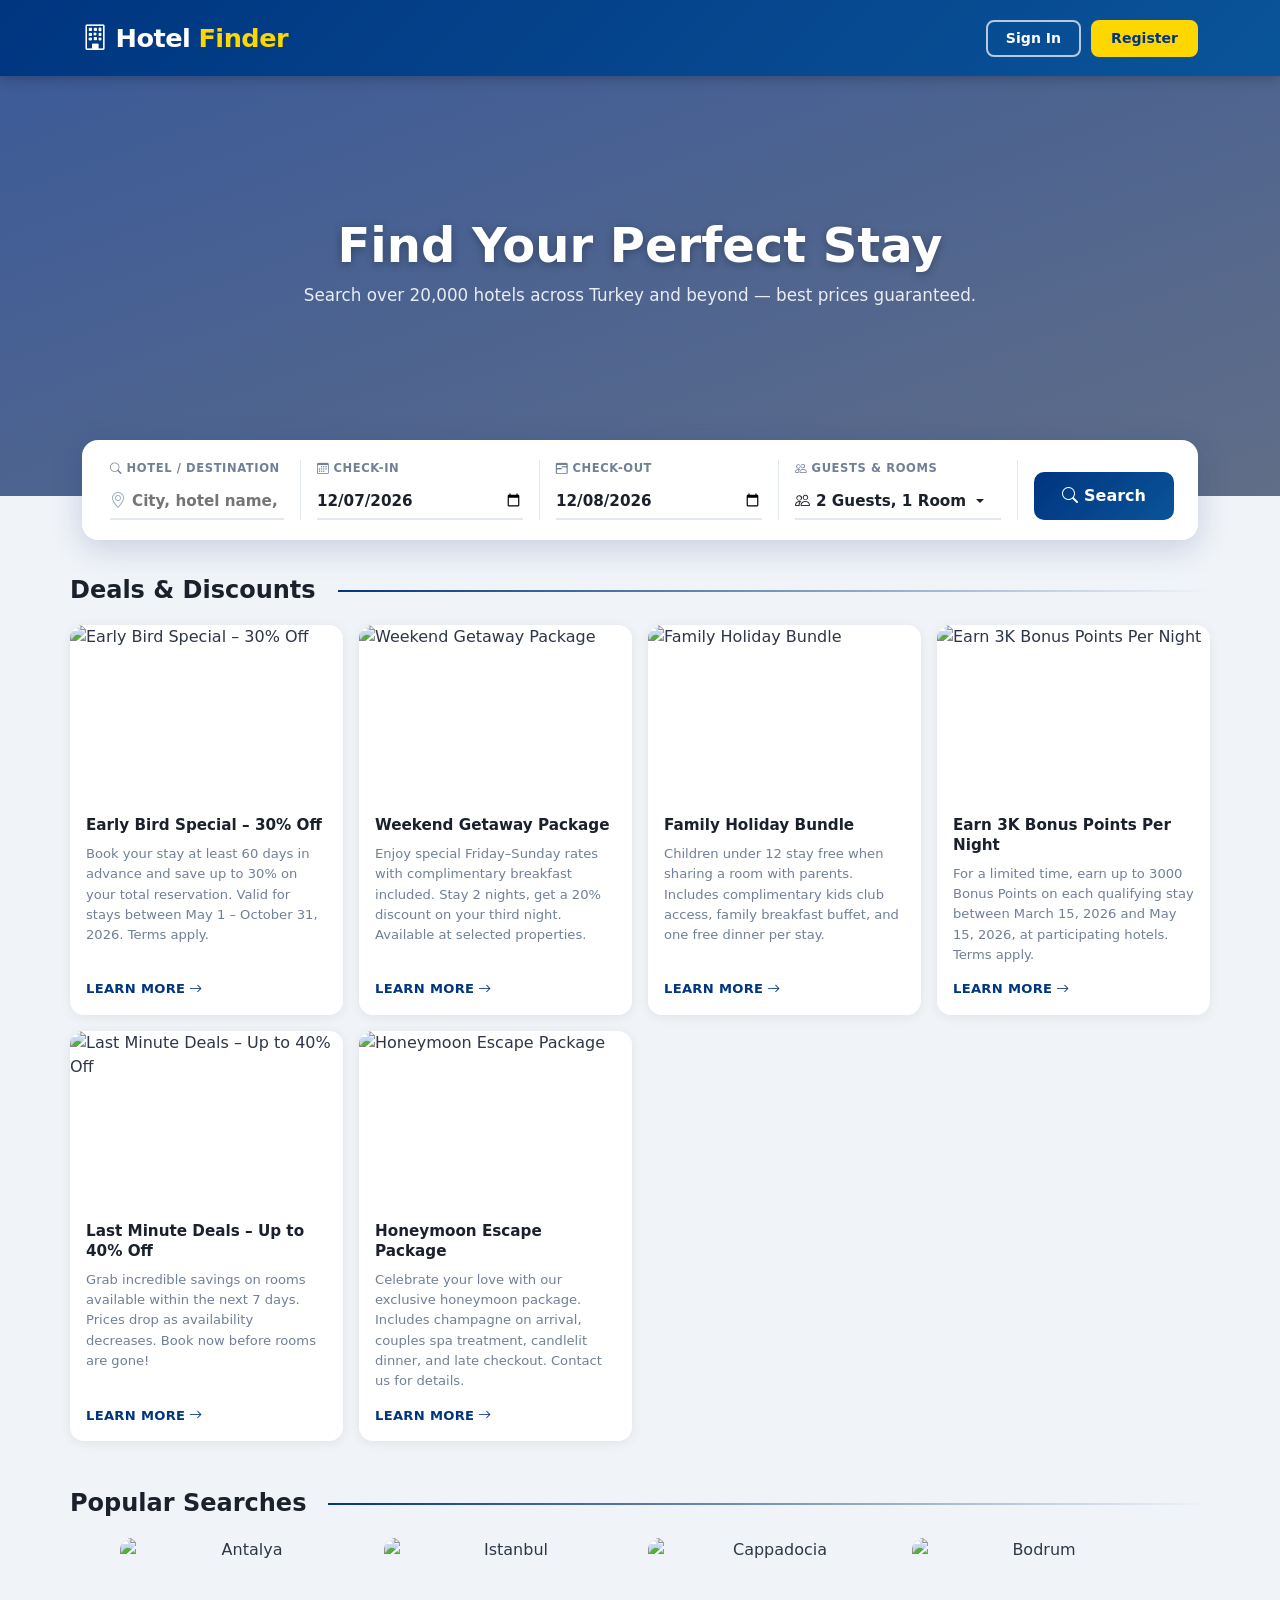
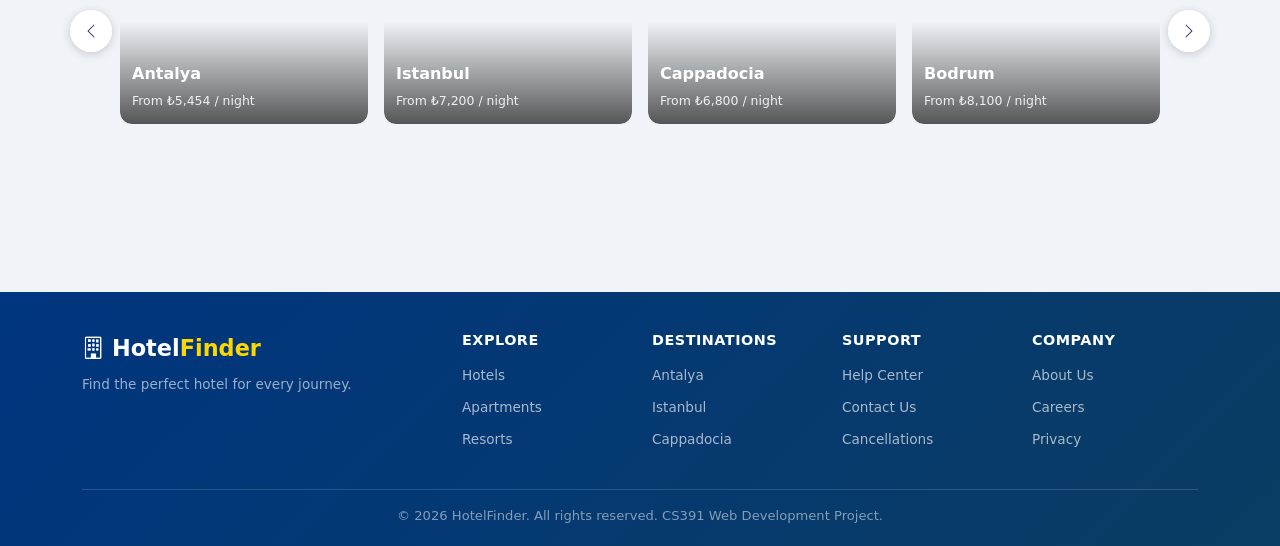
==== Project-1/index.html @ 2dbe14ac "Add CS391 Project-1: Hotel Reservation Web Application - index.html: search bar, deals & discounts, " ====
<!DOCTYPE html>
<html lang="en">
<head>
  <meta charset="UTF-8" />
  <meta name="viewport" content="width=device-width, initial-scale=1.0" />
  <title>HotelFinder – Find Your Perfect Stay</title>
  <link rel="stylesheet" href="https://cdn.jsdelivr.net/npm/bootstrap@5.3.3/dist/css/bootstrap.min.css" />
  <link rel="stylesheet" href="https://cdn.jsdelivr.net/npm/bootstrap-icons@1.11.3/font/bootstrap-icons.min.css" />
  <link rel="stylesheet" href="css/styles.css" />
</head>
<body>

  <!-- ===== Navbar ===== -->
  <nav class="navbar site-navbar">
    <div class="container d-flex justify-content-between align-items-center">
      <a class="navbar-brand" href="index.html">
        <i class="bi bi-building"></i> Hotel<span>Finder</span>
      </a>
      <div class="navbar-actions">
        <button type="button" class="btn-nav-outline">Sign In</button>
        <button type="button" class="btn-nav-solid">Register</button>
      </div>
    </div>
  </nav>

  <!-- ===== Hero Section ===== -->
  <section class="hero-section">
    <div class="hero-content container">
      <h1>Find Your Perfect Stay</h1>
      <p>Search over 20,000 hotels across Turkey and beyond — best prices guaranteed.</p>
    </div>
  </section>

  <!-- ===== Floating Search Bar ===== -->
  <div class="container hero-search-wrapper">
    <div class="search-bar-card">
      <form id="searchForm" novalidate>
        <div class="search-flex">

          <!-- Hotel / Destination -->
          <div class="search-field" style="flex:2.2">
            <label for="searchText"><i class="bi bi-search me-1"></i>Hotel / Destination</label>
            <div class="autocomplete-wrapper">
              <div class="input-with-icon">
                <i class="bi bi-geo-alt"></i>
                <input type="text" id="searchText" placeholder="City, hotel name, region…" autocomplete="off" />
              </div>
              <div class="autocomplete-dropdown" id="autocompleteDropdown"></div>
            </div>
          </div>

          <!-- Check-in -->
          <div class="search-field">
            <label for="checkIn"><i class="bi bi-calendar3 me-1"></i>Check-in</label>
            <input type="date" id="checkIn" class="form-control" required />
          </div>

          <!-- Check-out -->
          <div class="search-field">
            <label for="checkOut"><i class="bi bi-calendar3-range me-1"></i>Check-out</label>
            <input type="date" id="checkOut" class="form-control" required />
          </div>

          <!-- Guests & Rooms -->
          <div class="search-field">
            <label><i class="bi bi-people me-1"></i>Guests &amp; Rooms</label>
            <div class="dropdown">
              <button type="button" class="guest-room-btn dropdown-toggle"
                      id="guestRoomToggle" data-bs-toggle="dropdown" aria-expanded="false">
                <i class="bi bi-people"></i>
                <span id="guestRoomText">2 Guests, 1 Room</span>
              </button>
              <div class="dropdown-menu guest-dropdown-menu" aria-labelledby="guestRoomToggle">
                <div class="counter-row">
                  <span class="counter-label"><i class="bi bi-person me-1"></i>Guests</span>
                  <div class="counter-controls">
                    <button type="button" class="counter-btn" id="guestMinus">&#8722;</button>
                    <span class="counter-value" id="guestCount">2</span>
                    <button type="button" class="counter-btn" id="guestPlus">&#43;</button>
                  </div>
                </div>
                <div class="counter-row">
                  <span class="counter-label"><i class="bi bi-door-open me-1"></i>Rooms</span>
                  <div class="counter-controls">
                    <button type="button" class="counter-btn" id="roomMinus">&#8722;</button>
                    <span class="counter-value" id="roomCount">1</span>
                    <button type="button" class="counter-btn" id="roomPlus">&#43;</button>
                  </div>
                </div>
              </div>
            </div>
          </div>

          <!-- Search Button -->
          <div class="search-action">
            <button type="submit" class="btn-search">
              <i class="bi bi-search"></i> Search
            </button>
          </div>

        </div>
      </form>
    </div>
  </div>

  <!-- ===== Main Content ===== -->
  <main class="container page-main" style="padding-top:0">

    <!-- Deals and Discounts -->
    <section id="dealsSection" class="mb-5">
      <h2 class="section-title">Deals &amp; Discounts</h2>
      <div id="dealsContainer" class="row g-3 row-cols-1 row-cols-sm-2 row-cols-lg-3 row-cols-xl-4">
        <!-- Dynamically generated -->
      </div>
    </section>

    <!-- Popular Searches -->
    <section id="popularSection" class="mb-5">
      <h2 class="section-title">Popular Searches</h2>
      <div class="popular-carousel-outer">
        <div id="popularCarousel" class="carousel slide" data-bs-ride="false">
          <div class="carousel-inner" id="popularCarouselInner">
            <!-- Dynamically generated -->
          </div>
          <button class="carousel-control-prev" type="button" data-bs-target="#popularCarousel" data-bs-slide="prev">
            <span class="carousel-control-prev-icon"></span>
            <span class="visually-hidden">Previous</span>
          </button>
          <button class="carousel-control-next" type="button" data-bs-target="#popularCarousel" data-bs-slide="next">
            <span class="carousel-control-next-icon"></span>
            <span class="visually-hidden">Next</span>
          </button>
        </div>
      </div>
    </section>

  </main>

  <!-- ===== Footer ===== -->
  <footer class="site-footer">
    <div class="container">
      <div class="row g-4">
        <div class="col-12 col-md-4">
          <div class="footer-brand"><i class="bi bi-building me-2"></i>Hotel<span>Finder</span></div>
          <div class="footer-tagline">Find the perfect hotel for every journey.</div>
        </div>
        <div class="col-6 col-md-2 footer-col">
          <h5>Explore</h5>
          <ul>
            <li><a href="#">Hotels</a></li>
            <li><a href="#">Apartments</a></li>
            <li><a href="#">Resorts</a></li>
          </ul>
        </div>
        <div class="col-6 col-md-2 footer-col">
          <h5>Destinations</h5>
          <ul>
            <li><a href="#">Antalya</a></li>
            <li><a href="#">Istanbul</a></li>
            <li><a href="#">Cappadocia</a></li>
          </ul>
        </div>
        <div class="col-6 col-md-2 footer-col">
          <h5>Support</h5>
          <ul>
            <li><a href="#">Help Center</a></li>
            <li><a href="#">Contact Us</a></li>
            <li><a href="#">Cancellations</a></li>
          </ul>
        </div>
        <div class="col-6 col-md-2 footer-col">
          <h5>Company</h5>
          <ul>
            <li><a href="#">About Us</a></li>
            <li><a href="#">Careers</a></li>
            <li><a href="#">Privacy</a></li>
          </ul>
        </div>
      </div>
      <div class="footer-bottom">&copy; 2026 HotelFinder. All rights reserved. CS391 Web Development Project.</div>
    </div>
  </footer>

  <button class="scroll-to-top" id="scrollToTop" title="Back to top">
    <i class="bi bi-chevron-up"></i>
  </button>

  <script src="https://cdn.jsdelivr.net/npm/bootstrap@5.3.3/dist/js/bootstrap.bundle.min.js"></script>
  <script src="js/data.js"></script>
  <script src="js/index.js"></script>
</body>
</html>
---- Project-1/css/styles.css ----
/* ============================================================
   CS391 Hotel Reservation App – styles.css
   ============================================================ */

/* ---- Base ---- */
*, *::before, *::after { box-sizing: border-box; }

body {
  background-color: #f0f4f8;
  font-family: 'Segoe UI', system-ui, -apple-system, sans-serif;
  color: #2d3748;
  margin: 0;
}

a { text-decoration: none; }

/* ============================================================
   NAVBAR
   ============================================================ */
.site-navbar {
  background: linear-gradient(135deg, #003580 0%, #0a5499 100%);
  padding: 14px 0;
  box-shadow: 0 2px 12px rgba(0,0,0,0.25);
  position: sticky;
  top: 0;
  z-index: 1000;
}

.site-navbar .navbar-brand {
  font-size: 1.6rem;
  font-weight: 800;
  color: #fff;
  letter-spacing: -0.5px;
  display: flex;
  align-items: center;
  gap: 8px;
}

.site-navbar .navbar-brand span { color: #ffd700; }

.navbar-actions { display: flex; align-items: center; gap: 10px; }

.btn-nav-outline {
  border: 2px solid rgba(255,255,255,0.7);
  color: #fff;
  border-radius: 8px;
  padding: 6px 18px;
  font-weight: 600;
  font-size: 0.88rem;
  background: transparent;
  cursor: pointer;
  transition: all 0.2s;
}
.btn-nav-outline:hover { background: rgba(255,255,255,0.15); border-color: #fff; }

.btn-nav-solid {
  border: 2px solid #ffd700;
  color: #003580;
  background: #ffd700;
  border-radius: 8px;
  padding: 6px 18px;
  font-weight: 700;
  font-size: 0.88rem;
  cursor: pointer;
  transition: all 0.2s;
}
.btn-nav-solid:hover { background: #ffec6e; }

/* ============================================================
   HERO SECTION (index.html only)
   ============================================================ */
.hero-section {
  position: relative;
  min-height: 420px;
  background: url('https://picsum.photos/id/1039/1400/600') center/cover no-repeat;
  display: flex;
  align-items: center;
  justify-content: center;
  padding: 60px 16px 80px;
}

.hero-section::before {
  content: '';
  position: absolute;
  inset: 0;
  background: linear-gradient(160deg, rgba(0,40,120,0.75) 0%, rgba(0,20,60,0.60) 100%);
}

.hero-content {
  position: relative;
  z-index: 2;
  text-align: center;
  width: 100%;
  max-width: 900px;
}

.hero-content h1 {
  color: #fff;
  font-size: clamp(1.8rem, 4vw, 3rem);
  font-weight: 800;
  margin-bottom: 8px;
  text-shadow: 0 2px 8px rgba(0,0,0,0.3);
}

.hero-content p {
  color: rgba(255,255,255,0.88);
  font-size: 1.05rem;
  margin-bottom: 28px;
}

/* ============================================================
   SEARCH BAR (floating card below hero on index, top on others)
   ============================================================ */
.search-bar-card {
  background: #fff;
  border-radius: 16px;
  box-shadow: 0 8px 32px rgba(0,40,120,0.18);
  padding: 20px 24px;
  width: 100%;
}

/* Hero version floats UP to overlap the hero */
.hero-search-wrapper {
  position: relative;
  z-index: 10;
  margin-top: -56px;
  margin-bottom: 36px;
}

/* Non-hero version (searchResults.html) stays normal */
.page-search-wrapper {
  margin-bottom: 28px;
}

/* Inner flex row */
.search-flex {
  display: flex;
  align-items: flex-end;
  gap: 0;
  flex-wrap: wrap;
}

.search-field {
  flex: 1 1 160px;
  padding: 0 16px;
  border-right: 1px solid #e2e8f0;
  min-width: 130px;
}

.search-field:first-child { padding-left: 4px; }
.search-field:last-of-type { border-right: none; }

.search-field label {
  display: block;
  font-size: 0.72rem;
  font-weight: 700;
  color: #718096;
  text-transform: uppercase;
  letter-spacing: 0.6px;
  margin-bottom: 6px;
}

.search-field .form-control,
.search-field .form-select {
  border: none;
  border-bottom: 2px solid #e2e8f0;
  border-radius: 0;
  padding: 6px 0;
  font-size: 0.95rem;
  font-weight: 600;
  color: #1a202c;
  background: transparent;
  width: 100%;
  transition: border-color 0.2s;
}

.search-field .form-control:focus,
.search-field .form-select:focus {
  border-color: #003580;
  outline: none;
  box-shadow: none;
}

/* Input with icon */
.search-field .input-with-icon {
  display: flex;
  align-items: center;
  gap: 6px;
  border-bottom: 2px solid #e2e8f0;
  transition: border-color 0.2s;
}
.search-field .input-with-icon:focus-within { border-color: #003580; }
.search-field .input-with-icon i { color: #a0aec0; font-size: 1rem; }
.search-field .input-with-icon input {
  border: none;
  padding: 6px 0;
  font-size: 0.95rem;
  font-weight: 600;
  color: #1a202c;
  background: transparent;
  width: 100%;
}
.search-field .input-with-icon input:focus { outline: none; }

/* Guest room dropdown button */
.guest-room-btn {
  border: none;
  border-bottom: 2px solid #e2e8f0;
  border-radius: 0;
  padding: 6px 0;
  font-size: 0.95rem;
  font-weight: 600;
  color: #1a202c;
  background: transparent;
  width: 100%;
  text-align: left;
  cursor: pointer;
  display: flex;
  align-items: center;
  gap: 6px;
  transition: border-color 0.2s;
}
.guest-room-btn:hover, .guest-room-btn:focus {
  border-color: #003580;
  outline: none;
  box-shadow: none;
}

.guest-dropdown-menu {
  min-width: 230px;
  border-radius: 12px;
  border: 1px solid #e2e8f0;
  box-shadow: 0 8px 24px rgba(0,0,0,0.12);
  padding: 16px;
}

.counter-row {
  display: flex;
  justify-content: space-between;
  align-items: center;
  padding: 8px 0;
  border-bottom: 1px solid #f7fafc;
}
.counter-row:last-child { border-bottom: none; }
.counter-label { font-weight: 600; color: #2d3748; font-size: 0.9rem; }
.counter-controls { display: flex; align-items: center; gap: 14px; }
.counter-btn {
  width: 32px; height: 32px;
  border: 1.5px solid #cbd5e0;
  border-radius: 50%;
  background: #fff;
  color: #4a5568;
  font-size: 1.1rem;
  cursor: pointer;
  display: flex; align-items: center; justify-content: center;
  transition: all 0.2s;
}
.counter-btn:hover { background: #003580; border-color: #003580; color: #fff; }
.counter-value { font-weight: 700; min-width: 24px; text-align: center; }

/* Search action area */
.search-action {
  padding-left: 16px;
  flex-shrink: 0;
}

.btn-search {
  background: linear-gradient(135deg, #003580 0%, #0a5499 100%);
  color: #fff;
  border: none;
  border-radius: 10px;
  padding: 12px 28px;
  font-weight: 700;
  font-size: 1rem;
  cursor: pointer;
  white-space: nowrap;
  transition: all 0.2s;
  display: flex;
  align-items: center;
  gap: 6px;
}
.btn-search:hover {
  background: linear-gradient(135deg, #002060 0%, #003580 100%);
  transform: translateY(-1px);
  box-shadow: 0 4px 12px rgba(0,53,128,0.4);
}

/* ============================================================
   SECTION TITLES
   ============================================================ */
.section-title {
  font-size: 1.5rem;
  font-weight: 800;
  color: #1a202c;
  margin-bottom: 20px;
  display: flex;
  align-items: center;
  gap: 10px;
}

.section-title::after {
  content: '';
  flex: 1;
  height: 2px;
  background: linear-gradient(90deg, #003580 0%, transparent 100%);
  margin-left: 12px;
}

/* ============================================================
   DEAL CARDS
   ============================================================ */
.deal-card {
  background: #fff;
  border-radius: 14px;
  overflow: hidden;
  box-shadow: 0 2px 12px rgba(0,0,0,0.07);
  transition: transform 0.25s, box-shadow 0.25s;
  height: 100%;
  display: flex;
  flex-direction: column;
  cursor: pointer;
}
.deal-card:hover {
  transform: translateY(-5px);
  box-shadow: 0 12px 28px rgba(0,53,128,0.15);
}
.deal-card img {
  width: 100%; height: 175px; object-fit: cover;
  transition: transform 0.3s;
}
.deal-card:hover img { transform: scale(1.04); }
.deal-card-body { padding: 16px; flex: 1; display: flex; flex-direction: column; }
.deal-card-title {
  font-size: 0.95rem; font-weight: 700; color: #1a202c;
  margin-bottom: 8px; line-height: 1.3;
}
.deal-card-details {
  font-size: 0.82rem; color: #718096;
  line-height: 1.55; flex: 1; margin-bottom: 14px;
}
.deal-card-link {
  font-size: 0.82rem; font-weight: 700;
  color: #003580;
  display: inline-flex; align-items: center; gap: 4px;
  text-transform: uppercase; letter-spacing: 0.3px;
  transition: gap 0.2s;
}
.deal-card-link:hover { color: #0a5499; gap: 8px; }

/* ============================================================
   POPULAR SEARCHES CAROUSEL
   ============================================================ */
.popular-carousel-outer {
  position: relative;
  padding: 0 50px;
}

.popular-search-item {
  cursor: pointer;
  text-align: center;
}

.popular-img-wrap {
  position: relative;
  overflow: hidden;
  border-radius: 12px;
  aspect-ratio: 4/3;
}

.popular-img-wrap img {
  width: 100%; height: 100%;
  object-fit: cover;
  transition: transform 0.3s;
  display: block;
}

.popular-search-item:hover .popular-img-wrap img { transform: scale(1.06); }

.popular-img-overlay {
  position: absolute;
  inset: 0;
  background: linear-gradient(to top, rgba(0,0,0,0.65) 0%, transparent 55%);
  border-radius: 12px;
}

.popular-img-label {
  position: absolute;
  bottom: 0;
  left: 0;
  right: 0;
  padding: 12px;
  color: #fff;
  text-align: left;
}

.popular-img-label .city-name {
  font-size: 1rem;
  font-weight: 800;
  display: block;
  margin-bottom: 2px;
}

.popular-img-label .city-meta {
  font-size: 0.78rem;
  opacity: 0.88;
}

/* Carousel arrows */
.carousel-control-prev,
.carousel-control-next {
  width: 42px; height: 42px;
  background: rgba(255,255,255,0.97);
  border-radius: 50%;
  top: 50%; transform: translateY(-50%);
  opacity: 1;
  box-shadow: 0 2px 10px rgba(0,0,0,0.18);
  border: none;
  display: flex; align-items: center; justify-content: center;
  transition: all 0.2s;
}
.carousel-control-prev:hover,
.carousel-control-next:hover {
  background: #003580;
  box-shadow: 0 4px 14px rgba(0,53,128,0.35);
}
.carousel-control-prev { left: -50px; }
.carousel-control-next { right: -50px; }

.carousel-control-prev-icon,
.carousel-control-next-icon {
  width: 16px; height: 16px;
  filter: brightness(0) saturate(100%) invert(15%) sepia(90%) saturate(600%) hue-rotate(200deg);
}
.carousel-control-prev:hover .carousel-control-prev-icon,
.carousel-control-next:hover .carousel-control-next-icon {
  filter: brightness(0) invert(1);
}

/* ============================================================
   SEARCH RESULT CAROUSEL (index.html after search)
   ============================================================ */
.search-carousel-header {
  display: flex;
  justify-content: space-between;
  align-items: center;
  margin-bottom: 16px;
  flex-wrap: wrap;
  gap: 8px;
}

.see-more-link {
  color: #003580;
  font-weight: 700;
  font-size: 0.9rem;
  display: inline-flex; align-items: center; gap: 4px;
  border: 2px solid #003580;
  border-radius: 8px;
  padding: 5px 14px;
  transition: all 0.2s;
  white-space: nowrap;
}
.see-more-link:hover { background: #003580; color: #fff; }

.search-result-card {
  background: #fff;
  border-radius: 10px;
  overflow: hidden;
  box-shadow: 0 2px 8px rgba(0,0,0,0.07);
  cursor: pointer;
  transition: transform 0.2s, box-shadow 0.2s;
  height: 100%;
}
.search-result-card:hover { transform: translateY(-3px); box-shadow: 0 8px 20px rgba(0,53,128,0.14); }
.search-result-card img { width: 100%; height: 140px; object-fit: cover; }
.search-result-card-body { padding: 10px 12px; }
.search-result-card-name {
  font-size: 0.82rem; font-weight: 700; color: #1a202c;
  margin-bottom: 2px; white-space: nowrap; overflow: hidden; text-overflow: ellipsis;
}
.search-result-card-city { font-size: 0.75rem; color: #718096; }
.search-result-card-price { font-size: 0.8rem; color: #003580; font-weight: 700; margin-top: 4px; }

/* ============================================================
   SEARCH RESULTS PAGE
   ============================================================ */
.results-meta-bar {
  background: #fff;
  border-radius: 10px;
  padding: 12px 18px;
  margin-bottom: 20px;
  box-shadow: 0 1px 6px rgba(0,0,0,0.06);
  display: flex;
  justify-content: space-between;
  align-items: center;
  flex-wrap: wrap;
  gap: 8px;
}

.hotel-grid-card {
  background: #fff;
  border-radius: 14px;
  overflow: hidden;
  box-shadow: 0 2px 10px rgba(0,0,0,0.07);
  cursor: pointer;
  transition: transform 0.22s, box-shadow 0.22s;
  height: 100%;
  display: flex;
  flex-direction: column;
}
.hotel-grid-card:hover { transform: translateY(-5px); box-shadow: 0 12px 28px rgba(0,53,128,0.16); }

.hotel-grid-img-wrap { position: relative; overflow: hidden; }
.hotel-grid-card img { width: 100%; height: 175px; object-fit: cover; transition: transform 0.3s; display: block; }
.hotel-grid-card:hover img { transform: scale(1.05); }

.hotel-grid-stars-badge {
  position: absolute;
  top: 10px; right: 10px;
  background: rgba(0,0,0,0.55);
  color: #ffd700;
  border-radius: 6px;
  padding: 3px 8px;
  font-size: 0.78rem;
  backdrop-filter: blur(4px);
}

.hotel-grid-card-body { padding: 14px; flex: 1; display: flex; flex-direction: column; }
.hotel-grid-name { font-size: 0.95rem; font-weight: 700; color: #1a202c; margin-bottom: 3px; }
.hotel-grid-city { font-size: 0.82rem; color: #718096; margin-bottom: 8px; }

.hotel-rating-row { display: flex; align-items: center; gap: 6px; margin-bottom: 8px; }
.hotel-rating-badge {
  background: #003580; color: #fff;
  font-weight: 800; font-size: 0.82rem;
  padding: 3px 8px; border-radius: 6px 6px 6px 0;
  flex-shrink: 0;
}
.hotel-rating-label { font-size: 0.8rem; color: #4a5568; font-weight: 600; }
.hotel-review-count { font-size: 0.75rem; color: #a0aec0; }

.hotel-price-row { margin-top: auto; padding-top: 8px; border-top: 1px solid #f0f4f8; }
.hotel-price-from { font-size: 0.78rem; color: #718096; }
.hotel-price-amount { font-size: 1.1rem; font-weight: 800; color: #003580; }
.hotel-price-night { font-size: 0.78rem; color: #718096; }

/* ============================================================
   BREADCRUMB
   ============================================================ */
.app-breadcrumb {
  padding: 10px 0 18px;
  display: flex;
  align-items: center;
  gap: 6px;
  font-size: 0.85rem;
  color: #718096;
  flex-wrap: wrap;
}
.app-breadcrumb a { color: #003580; font-weight: 600; }
.app-breadcrumb a:hover { color: #0a5499; }
.app-breadcrumb .sep { color: #cbd5e0; }
.app-breadcrumb .current { color: #2d3748; font-weight: 600; }

/* ============================================================
   HOTEL DETAILS PAGE
   ============================================================ */
.hotel-header-card {
  background: #fff;
  border-radius: 14px;
  padding: 22px 26px;
  margin-bottom: 20px;
  box-shadow: 0 2px 10px rgba(0,0,0,0.07);
  display: flex;
  justify-content: space-between;
  align-items: flex-start;
  flex-wrap: wrap;
  gap: 14px;
}

.hotel-name-block h1 { font-size: 1.7rem; font-weight: 800; color: #1a202c; margin-bottom: 4px; }
.hotel-location-line { font-size: 0.88rem; color: #718096; display: flex; align-items: center; gap: 4px; }
.hotel-stars-line { margin-top: 6px; }
.star-filled { color: #f6ad55; }
.star-empty { color: #e2e8f0; }

.hotel-meta-block { text-align: right; }
.hotel-rating-large {
  display: inline-flex; align-items: center; justify-content: center;
  width: 52px; height: 52px;
  background: linear-gradient(135deg, #003580 0%, #0a5499 100%);
  color: #fff;
  border-radius: 12px 12px 12px 2px;
  font-size: 1.2rem; font-weight: 800;
  margin-bottom: 4px;
}
.hotel-rating-text { font-size: 0.82rem; font-weight: 700; color: #2d3748; display: block; }
.hotel-review-text { font-size: 0.75rem; color: #a0aec0; display: block; }

.btn-book-now {
  background: linear-gradient(135deg, #003580 0%, #0a5499 100%);
  color: #fff;
  border: none;
  border-radius: 10px;
  padding: 12px 28px;
  font-weight: 700; font-size: 1rem;
  cursor: pointer;
  transition: all 0.2s;
  display: flex; align-items: center; gap: 6px;
  white-space: nowrap;
}
.btn-book-now:hover {
  background: linear-gradient(135deg, #002060 0%, #003580 100%);
  transform: translateY(-1px);
  box-shadow: 0 4px 14px rgba(0,53,128,0.4);
}

/* Photos carousel */
.hotel-photos-carousel .carousel-item img {
  width: 100%; height: 420px; object-fit: cover;
  border-radius: 14px;
}
.carousel-indicators [data-bs-target] {
  width: 8px; height: 8px; border-radius: 50%;
  background-color: rgba(255,255,255,0.6);
}
.carousel-indicators .active { background-color: #fff; }

/* Hotel info card */
.info-card {
  background: #fff;
  border-radius: 14px;
  padding: 24px;
  margin-bottom: 20px;
  box-shadow: 0 2px 10px rgba(0,0,0,0.07);
}
.info-card h2 { font-size: 1.05rem; font-weight: 700; color: #1a202c; margin-bottom: 14px; }
.hotel-description { font-size: 0.9rem; color: #4a5568; line-height: 1.75; }
.amenity-tag {
  display: inline-flex; align-items: center; gap: 5px;
  background: #ebf8ff; border: 1px solid #bee3f8; color: #2b6cb0;
  font-size: 0.8rem; padding: 4px 10px; border-radius: 20px; margin: 3px 3px 3px 0;
}

/* Hotel policies */
.policy-grid { display: grid; grid-template-columns: 1fr 1fr; gap: 12px; }
.policy-item { }
.policy-item dt { font-size: 0.78rem; font-weight: 700; color: #a0aec0; text-transform: uppercase; margin-bottom: 2px; }
.policy-item dd { font-size: 0.88rem; color: #2d3748; margin: 0; }

/* ============================================================
   ROOM SELECTION
   ============================================================ */
.room-selection-card {
  background: #fff;
  border-radius: 14px;
  padding: 24px;
  margin-bottom: 20px;
  box-shadow: 0 2px 10px rgba(0,0,0,0.07);
}
.room-selection-card h2 { font-size: 1.1rem; font-weight: 700; color: #1a202c; margin-bottom: 20px; }

.room-row {
  display: flex; gap: 16px; flex-wrap: wrap; align-items: flex-start;
  border: 1.5px solid #e8edf5;
  border-radius: 12px; padding: 16px; margin-bottom: 14px;
  transition: border-color 0.2s, box-shadow 0.2s;
}
.room-row:hover { border-color: #003580; box-shadow: 0 4px 16px rgba(0,53,128,0.1); }

.room-img { width: 130px; height: 90px; object-fit: cover; border-radius: 8px; flex-shrink: 0; }

.room-info-block { flex: 2; min-width: 140px; }
.room-type-name { font-size: 1rem; font-weight: 700; color: #1a202c; margin-bottom: 4px; }
.room-size { font-size: 0.82rem; color: #718096; margin-bottom: 8px; }
.room-amenity-tag {
  display: inline-block; font-size: 0.74rem;
  background: #f0f9ff; color: #0369a1;
  padding: 2px 8px; border-radius: 4px; margin: 2px 2px 2px 0;
}

.room-conditions-block { flex: 1.5; min-width: 130px; }
.condition-badge { display: flex; align-items: center; gap: 6px; font-size: 0.8rem; color: #276749; margin-bottom: 5px; }
.condition-badge i { color: #38a169; font-size: 0.88rem; }

.room-price-block { min-width: 110px; text-align: center; flex-shrink: 0; }
.room-guests-icon { font-size: 1rem; color: #4a5568; margin-bottom: 4px; letter-spacing: -2px; }
.room-price { font-size: 1.15rem; font-weight: 800; color: #1a202c; }
.room-price-note { font-size: 0.72rem; color: #a0aec0; }

.room-action-block { min-width: 148px; flex-shrink: 0; display: flex; flex-direction: column; align-items: stretch; gap: 8px; }
.room-count-select {
  border: 1.5px solid #e2e8f0; border-radius: 8px;
  padding: 8px 12px; font-size: 0.9rem; width: 100%;
  cursor: pointer; color: #2d3748;
  background: #f7fafc;
  transition: border-color 0.2s;
}
.room-count-select:focus { border-color: #003580; outline: none; }
.room-total-price { font-size: 0.85rem; font-weight: 700; color: #003580; text-align: center; min-height: 20px; }
.btn-book-room {
  background: linear-gradient(135deg, #003580 0%, #0a5499 100%);
  color: #fff; border: none; border-radius: 8px;
  padding: 10px 16px; font-weight: 700; font-size: 0.88rem;
  width: 100%; cursor: pointer; transition: all 0.2s;
}
.btn-book-room:hover { background: linear-gradient(135deg, #002060 0%, #003580 100%); }

/* ============================================================
   PAYMENT PAGE
   ============================================================ */
.payment-layout { display: grid; grid-template-columns: 1fr 340px; gap: 24px; align-items: start; }
@media (max-width: 900px) { .payment-layout { grid-template-columns: 1fr; } }

.payment-main { }
.payment-sidebar { }

.payment-card {
  background: #fff;
  border-radius: 14px; padding: 26px;
  margin-bottom: 22px;
  box-shadow: 0 2px 12px rgba(0,0,0,0.07);
}
.payment-card h2 {
  font-size: 1.05rem; font-weight: 700; color: #1a202c;
  margin-bottom: 18px; padding-bottom: 12px;
  border-bottom: 2px solid #e8edf5;
}

/* Sidebar summary */
.summary-card {
  background: linear-gradient(135deg, #f0f5ff 0%, #e8effe 100%);
  border: 1.5px solid #c3d6ff;
  border-radius: 14px;
  padding: 22px;
  position: sticky;
  top: 90px;
}
.summary-card h3 {
  font-size: 1rem; font-weight: 800; color: #003580;
  margin-bottom: 16px; padding-bottom: 10px;
  border-bottom: 2px solid #c3d6ff;
  display: flex; align-items: center; gap: 6px;
}
.summary-row { display: flex; justify-content: space-between; align-items: flex-start; gap: 8px; margin-bottom: 10px; font-size: 0.85rem; }
.summary-row dt { color: #718096; font-weight: 600; flex-shrink: 0; }
.summary-row dd { color: #1a202c; font-weight: 600; text-align: right; margin: 0; }
.summary-total { border-top: 2px solid #c3d6ff; padding-top: 12px; margin-top: 12px; }
.summary-total .summary-row dt { font-size: 1rem; font-weight: 700; color: #1a202c; }
.summary-total .summary-row dd { font-size: 1.15rem; font-weight: 800; color: #003580; }

/* Form elements */
.form-label { font-size: 0.83rem; font-weight: 700; color: #4a5568; margin-bottom: 5px; }
.form-control, .form-select {
  border: 1.5px solid #e2e8f0; border-radius: 8px;
  padding: 10px 12px; font-size: 0.9rem;
  transition: border-color 0.2s, box-shadow 0.2s;
}
.form-control:focus, .form-select:focus {
  border-color: #003580;
  box-shadow: 0 0 0 3px rgba(0,53,128,0.1);
  outline: none;
}
.form-control.is-invalid { border-color: #e53e3e; }
.invalid-feedback { font-size: 0.78rem; color: #e53e3e; display: none; }
.form-control.is-invalid ~ .invalid-feedback,
.form-control.is-invalid + .invalid-feedback { display: block; }

.payment-tab-row { display: flex; border-bottom: 2px solid #e2e8f0; margin-bottom: 20px; }
.payment-tab {
  padding: 10px 20px; font-weight: 700; font-size: 0.88rem;
  color: #718096; cursor: pointer; border: none; background: none;
  border-bottom: 3px solid transparent; margin-bottom: -2px;
  transition: all 0.2s;
}
.payment-tab.active { color: #003580; border-bottom-color: #003580; }

.btn-complete-booking {
  background: linear-gradient(135deg, #003580 0%, #0a5499 100%);
  color: #fff; border: none; border-radius: 10px;
  padding: 14px 36px; font-weight: 800; font-size: 1rem;
  width: 100%; cursor: pointer; transition: all 0.2s;
  display: flex; align-items: center; justify-content: center; gap: 8px;
}
.btn-complete-booking:hover {
  background: linear-gradient(135deg, #002060 0%, #003580 100%);
  transform: translateY(-1px);
  box-shadow: 0 6px 18px rgba(0,53,128,0.4);
}

/* ============================================================
   BOOKING SUCCESS CARD
   ============================================================ */
.booking-success-card {
  max-width: 560px;
  margin: 40px auto 60px;
  background: #fff;
  border-radius: 20px;
  padding: 48px 40px 40px;
  text-align: center;
  box-shadow: 0 8px 32px rgba(0,53,128,0.12);
  border-top: 5px solid #38a169;
}

.success-icon-wrap {
  font-size: 4rem;
  color: #38a169;
  margin-bottom: 16px;
  line-height: 1;
}

.booking-success-card h2 {
  font-size: 1.6rem;
  font-weight: 800;
  color: #1a202c;
  margin-bottom: 8px;
}

.success-subtitle {
  font-size: 0.9rem;
  color: #718096;
  margin-bottom: 28px;
}

.success-details {
  background: #f7fafc;
  border-radius: 12px;
  padding: 20px 24px;
  margin-bottom: 28px;
  text-align: left;
}

.success-row {
  display: flex;
  justify-content: space-between;
  align-items: center;
  padding: 8px 0;
  font-size: 0.88rem;
  border-bottom: 1px solid #e2e8f0;
}

.success-row:last-child { border-bottom: none; }
.success-row span { color: #718096; }
.success-row strong { color: #1a202c; }

.success-total {
  margin-top: 4px;
  padding-top: 12px !important;
}
.success-total span { font-size: 0.95rem; font-weight: 700; color: #1a202c; }
.success-total strong { font-size: 1.2rem; font-weight: 800; color: #003580; }

.btn-back-home {
  display: inline-block;
  background: linear-gradient(135deg, #003580 0%, #0a5499 100%);
  color: #fff;
  border-radius: 10px;
  padding: 12px 36px;
  font-weight: 700;
  font-size: 0.95rem;
  transition: all 0.2s;
}
.btn-back-home:hover {
  background: linear-gradient(135deg, #002060 0%, #003580 100%);
  color: #fff;
  transform: translateY(-1px);
  box-shadow: 0 6px 18px rgba(0,53,128,0.35);
}

/* ============================================================
   PAGE FADE-IN ANIMATION
   ============================================================ */
@keyframes fadeInUp {
  from { opacity: 0; transform: translateY(18px); }
  to   { opacity: 1; transform: translateY(0); }
}
.page-main { animation: fadeInUp 0.38s ease both; }

/* ============================================================
   SCROLL TO TOP
   ============================================================ */
.scroll-to-top {
  position: fixed;
  bottom: 28px; right: 28px;
  width: 44px; height: 44px;
  background: linear-gradient(135deg, #003580 0%, #0a5499 100%);
  color: #fff;
  border: none; border-radius: 50%;
  font-size: 1.15rem;
  cursor: pointer;
  box-shadow: 0 4px 14px rgba(0,53,128,0.35);
  display: flex; align-items: center; justify-content: center;
  opacity: 0; pointer-events: none;
  transition: opacity 0.3s, transform 0.2s;
  z-index: 900;
}
.scroll-to-top.visible { opacity: 1; pointer-events: all; }
.scroll-to-top:hover { transform: translateY(-3px); box-shadow: 0 6px 18px rgba(0,53,128,0.45); }

/* ============================================================
   FILTER BAR (searchResults.html)
   ============================================================ */
.filter-bar {
  background: #fff;
  border-radius: 12px;
  padding: 14px 20px;
  margin-bottom: 16px;
  box-shadow: 0 1px 6px rgba(0,0,0,0.06);
  display: flex;
  align-items: center;
  gap: 20px;
  flex-wrap: wrap;
}
.filter-group {
  display: flex; align-items: center; gap: 8px;
  font-size: 0.83rem; font-weight: 700; color: #4a5568;
}
.filter-group label { white-space: nowrap; }
.filter-price-input {
  width: 82px;
  border: 1.5px solid #e2e8f0; border-radius: 7px;
  padding: 5px 8px; font-size: 0.82rem; font-weight: 600;
  color: #1a202c; transition: border-color 0.2s;
}
.filter-price-input:focus { border-color: #003580; outline: none; }
.filter-star-btn {
  border: 1.5px solid #e2e8f0; background: #fff;
  border-radius: 7px; padding: 4px 10px;
  font-size: 0.78rem; font-weight: 700; color: #4a5568;
  cursor: pointer; transition: all 0.15s; letter-spacing: 1px;
}
.filter-star-btn.active { background: #003580; border-color: #003580; color: #fff; }
.filter-sort-select {
  border: 1.5px solid #e2e8f0; border-radius: 7px;
  padding: 5px 10px; font-size: 0.82rem; font-weight: 600;
  color: #1a202c; cursor: pointer; background: #fff;
  transition: border-color 0.2s;
}
.filter-sort-select:focus { border-color: #003580; outline: none; }
.filter-reset-btn {
  background: none; border: 1.5px solid #e2e8f0;
  border-radius: 7px; padding: 5px 12px;
  font-size: 0.8rem; font-weight: 600; color: #718096;
  cursor: pointer; transition: all 0.15s; margin-left: auto;
}
.filter-reset-btn:hover { border-color: #e53e3e; color: #e53e3e; }

/* ============================================================
   AUTOCOMPLETE DROPDOWN
   ============================================================ */
.autocomplete-wrapper { position: relative; }
.autocomplete-dropdown {
  position: absolute;
  top: calc(100% + 8px); left: -4px; right: -4px;
  background: #fff;
  border: 1.5px solid #e2e8f0;
  border-radius: 12px;
  box-shadow: 0 8px 24px rgba(0,0,0,0.12);
  z-index: 500;
  max-height: 230px;
  overflow-y: auto;
  display: none;
}
.autocomplete-dropdown.open { display: block; }
.autocomplete-item {
  padding: 10px 16px;
  font-size: 0.88rem; color: #2d3748;
  cursor: pointer;
  display: flex; align-items: center; gap: 8px;
  border-bottom: 1px solid #f7fafc;
  transition: background 0.12s;
}
.autocomplete-item:last-child { border-bottom: none; }
.autocomplete-item:hover, .autocomplete-item.focused { background: #ebf4ff; color: #003580; }
.autocomplete-item i { color: #003580; font-size: 0.88rem; flex-shrink: 0; }
.autocomplete-item-label { flex: 1; }
.autocomplete-item-sub { font-size: 0.75rem; color: #a0aec0; }

/* ============================================================
   PHOTO LIGHTBOX
   ============================================================ */
.hotel-photos-carousel .carousel-item img { cursor: zoom-in; }
.lightbox-modal .modal-dialog { max-width: 900px; }
.lightbox-modal .modal-content {
  background: #0d0d0d; border: none;
  border-radius: 16px; overflow: hidden;
}
.lightbox-modal .modal-body { padding: 0; }
.lightbox-modal img {
  width: 100%; max-height: 74vh;
  object-fit: contain; display: block;
}

/* ============================================================
   MOBILE RESPONSIVE ADDITIONS
   ============================================================ */
@media (max-width: 767px) {
  .search-flex { flex-direction: column; gap: 0; }
  .search-field {
    border-right: none;
    border-bottom: 1px solid #f0f4f8;
    padding: 10px 4px;
    min-width: 100%;
    flex: unset;
  }
  .search-field:last-of-type { border-bottom: none; }
  .search-action { padding-left: 4px; padding-top: 12px; width: 100%; }
  .btn-search { width: 100%; justify-content: center; }

  .hotel-header-card { flex-direction: column; }
  .hotel-meta-block { flex-direction: row !important; align-items: center; text-align: left; gap: 16px; }

  .popular-carousel-outer { padding: 0 34px; }
  .carousel-control-prev { left: -34px; }
  .carousel-control-next { right: -34px; }

  .payment-sidebar { position: static !important; }
  .booking-success-card { padding: 32px 18px 28px; }

  .room-img { width: 100%; height: 160px; }
  .room-row { flex-direction: column; }
  .room-info-block, .room-conditions-block,
  .room-price-block, .room-action-block { min-width: 100%; }
}

@media (max-width: 575px) {
  .hero-section { min-height: 280px; padding: 36px 16px 56px; }
  .results-meta-bar { flex-direction: column; align-items: flex-start; gap: 6px; }
  .filter-bar { gap: 12px; }
  .filter-reset-btn { margin-left: 0; }
  .hotel-photos-carousel .carousel-item img { height: 240px; }
}

/* ============================================================
   FOOTER
   ============================================================ */
.site-footer {
  background: linear-gradient(135deg, #003580 0%, #0a3d62 100%);
  color: rgba(255,255,255,0.85);
  margin-top: 60px;
  padding: 40px 0 20px;
}

.footer-brand {
  font-size: 1.4rem;
  font-weight: 800;
  color: #fff;
  margin-bottom: 8px;
}
.footer-brand span { color: #ffd700; }
.footer-tagline { font-size: 0.85rem; color: rgba(255,255,255,0.6); }

.footer-col h5 {
  color: #fff;
  font-size: 0.9rem;
  font-weight: 700;
  text-transform: uppercase;
  letter-spacing: 0.5px;
  margin-bottom: 14px;
}
.footer-col ul { list-style: none; padding: 0; margin: 0; }
.footer-col ul li { margin-bottom: 8px; }
.footer-col ul li a {
  color: rgba(255,255,255,0.65);
  font-size: 0.85rem;
  transition: color 0.2s;
}
.footer-col ul li a:hover { color: #ffd700; }

.footer-bottom {
  border-top: 1px solid rgba(255,255,255,0.15);
  padding-top: 16px;
  margin-top: 30px;
  font-size: 0.82rem;
  color: rgba(255,255,255,0.5);
  text-align: center;
}

/* ============================================================
   MISC UTILITIES
   ============================================================ */
.page-main { padding: 28px 0 60px; }

.no-results {
  text-align: center; padding: 56px 20px;
  color: #718096; grid-column: 1/-1;
}
.no-results i { font-size: 3.5rem; display: block; margin-bottom: 16px; color: #cbd5e0; }
.no-results h3 { font-size: 1.1rem; font-weight: 700; color: #4a5568; }

/* ============================================================
   RESPONSIVE
   ============================================================ */
@media (max-width: 991px) {
  .search-flex { gap: 0; }
  .search-field { border-right: none; border-bottom: 1px solid #e2e8f0; padding: 10px 8px; flex-basis: calc(50% - 8px); }
  .search-action { padding-left: 0; padding-top: 12px; width: 100%; }
  .btn-search { width: 100%; justify-content: center; }
  .popular-carousel-outer { padding: 0 38px; }
  .carousel-control-prev { left: -40px; }
  .carousel-control-next { right: -40px; }
}

@media (max-width: 576px) {
  .hotel-photos-carousel .carousel-item img { height: 240px; }
  .search-field { flex-basis: 100%; }
  .room-row { flex-direction: column; }
  .room-img { width: 100%; height: 160px; }
  .policy-grid { grid-template-columns: 1fr; }
  .popular-carousel-outer { padding: 0 30px; }
  .hero-content h1 { font-size: 1.7rem; }
  .hero-section { min-height: 300px; padding: 40px 12px 60px; }
}
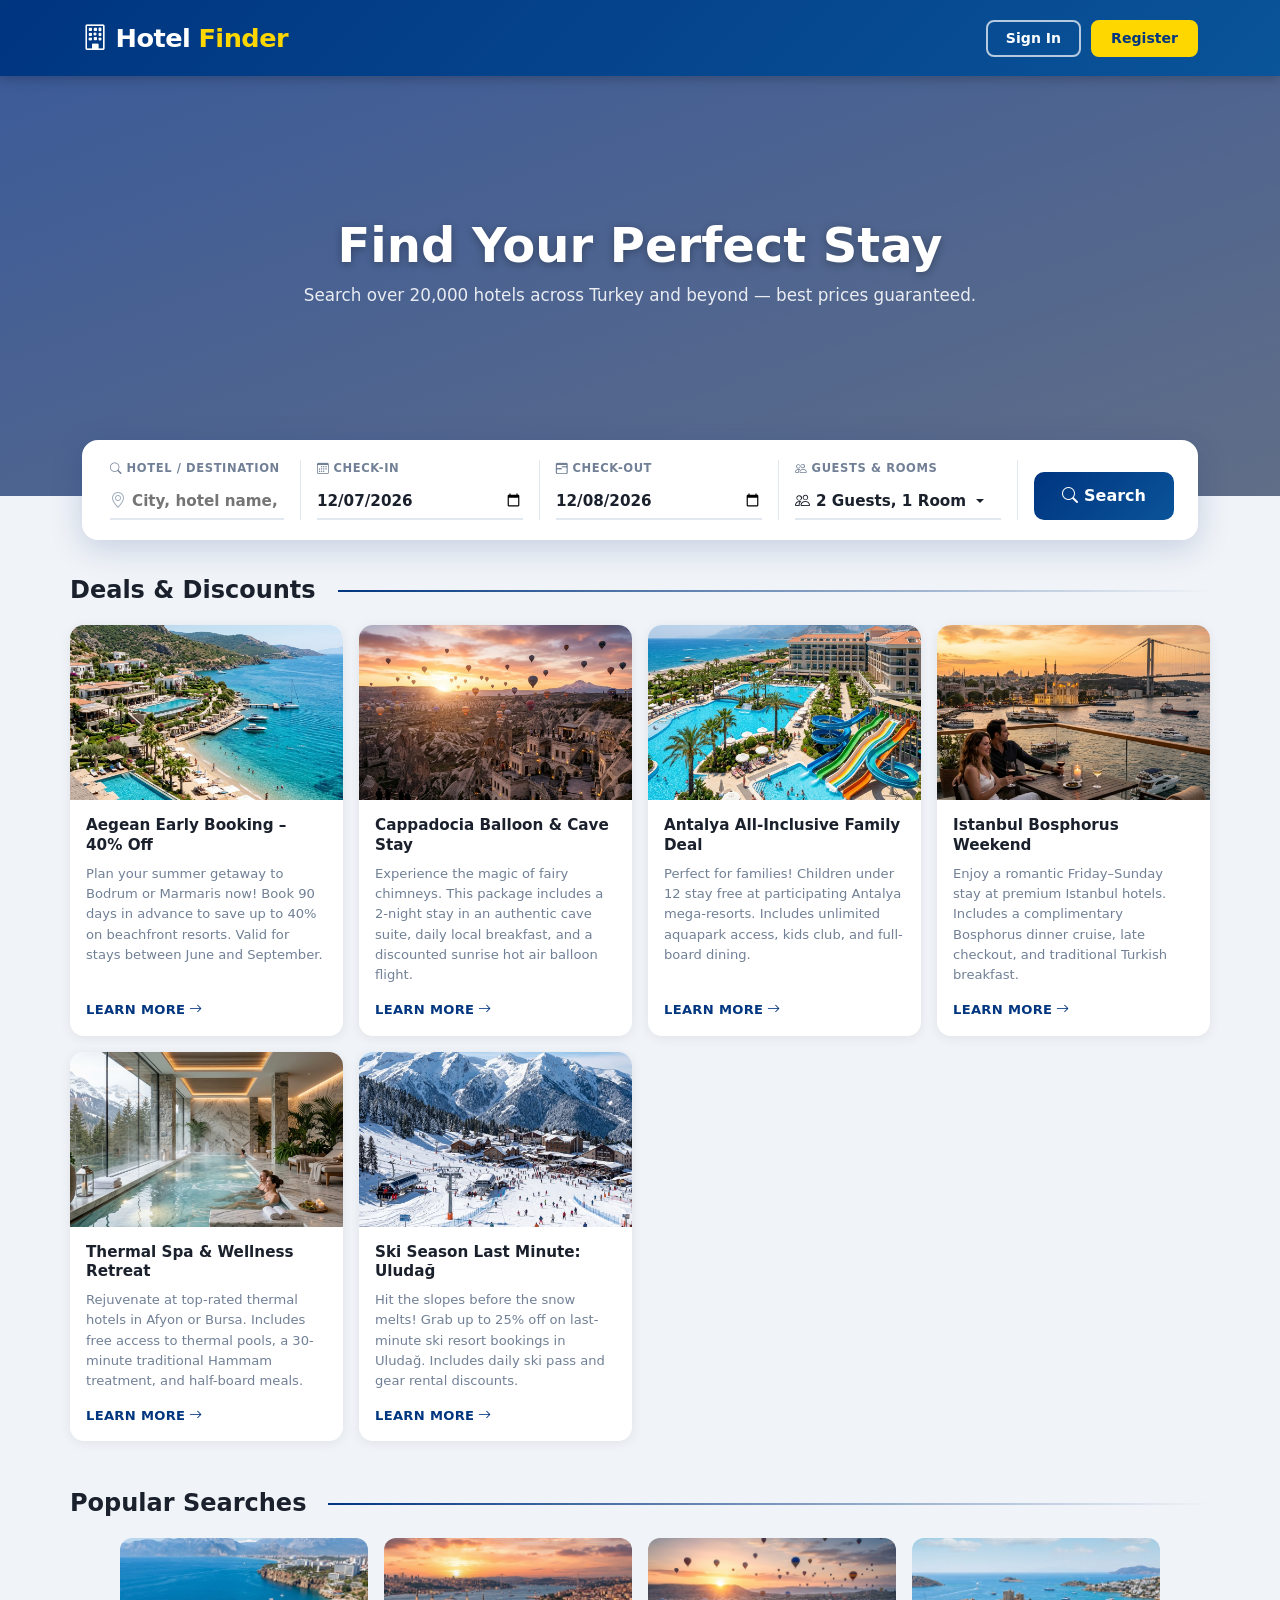
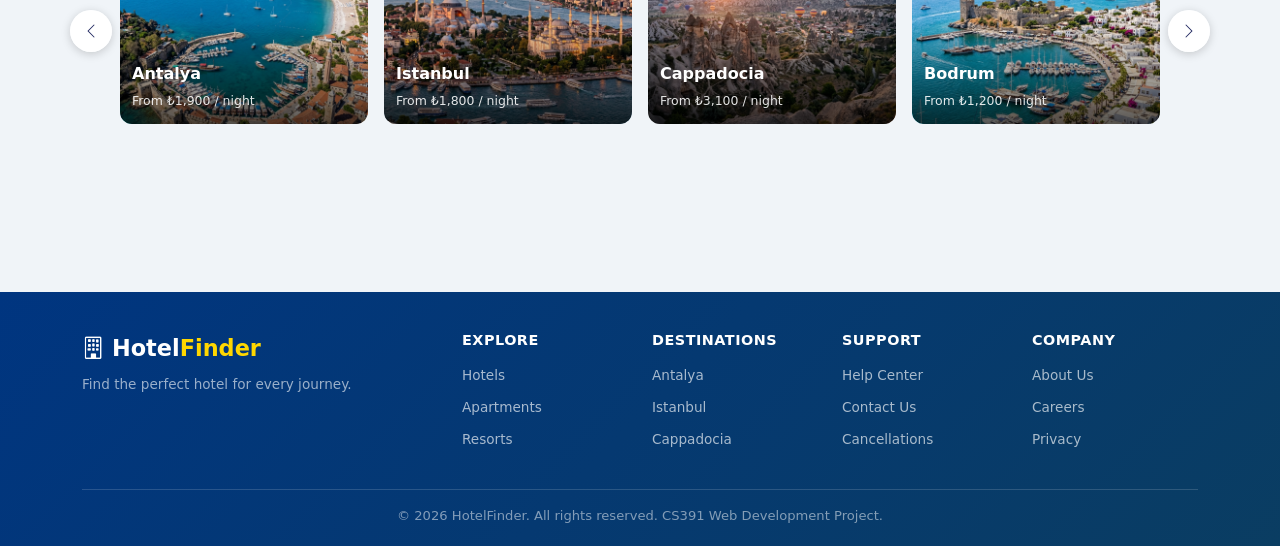
==== commit ba6961c9: "Enhance UI with Turkey-specific generated images, fix search state caching, and resolve data inconsi" ====
--- a/Project-1/index.html
+++ b/Project-1/index.html
@@ -13,7 +13,7 @@
   <!-- ===== Navbar ===== -->
   <nav class="navbar site-navbar">
     <div class="container d-flex justify-content-between align-items-center">
-      <a class="navbar-brand" href="index.html">
+      <a class="navbar-brand" href="index.html" onclick="sessionStorage.removeItem('searchData');">
         <i class="bi bi-building"></i> Hotel<span>Finder</span>
       </a>
       <div class="navbar-actions">
@@ -38,7 +38,7 @@
         <div class="search-flex">
 
           <!-- Hotel / Destination -->
-          <div class="search-field" style="flex:2.2">
+          <div class="search-field search-field-large">
             <label for="searchText"><i class="bi bi-search me-1"></i>Hotel / Destination</label>
             <div class="autocomplete-wrapper">
               <div class="input-with-icon">
@@ -104,7 +104,7 @@
   </div>
 
   <!-- ===== Main Content ===== -->
-  <main class="container page-main" style="padding-top:0">
+  <main class="container page-main page-main-no-pt">
 
     <!-- Deals and Discounts -->
     <section id="dealsSection" class="mb-5">
@@ -186,7 +186,7 @@
   </button>
 
   <script src="https://cdn.jsdelivr.net/npm/bootstrap@5.3.3/dist/js/bootstrap.bundle.min.js"></script>
-  <script src="js/data.js"></script>
-  <script src="js/index.js"></script>
+  <script src="js/data.js?v=2"></script>
+  <script src="js/index.js?v=2"></script>
 </body>
 </html>
--- a/Project-1/css/styles.css
+++ b/Project-1/css/styles.css
@@ -1109,3 +1109,16 @@
   .hero-content h1 { font-size: 1.7rem; }
   .hero-section { min-height: 300px; padding: 40px 12px 60px; }
 }
+
+/* ============================================================
+   REPLACED INLINE STYLES
+   ============================================================ */
+.search-field-large { flex: 2.2; }
+.search-separator { color: #a0aec0; }
+.results-title { font-size: 1.15rem; }
+.sort-text { font-size: 0.85rem; }
+.loading-text { font-size: 0.85rem; }
+.geo-icon { color: #003580; }
+.policy-item-full { grid-column: 1 / -1; }
+.check-icon { color: #38a169; }
+.page-main-no-pt { padding-top: 0; }
